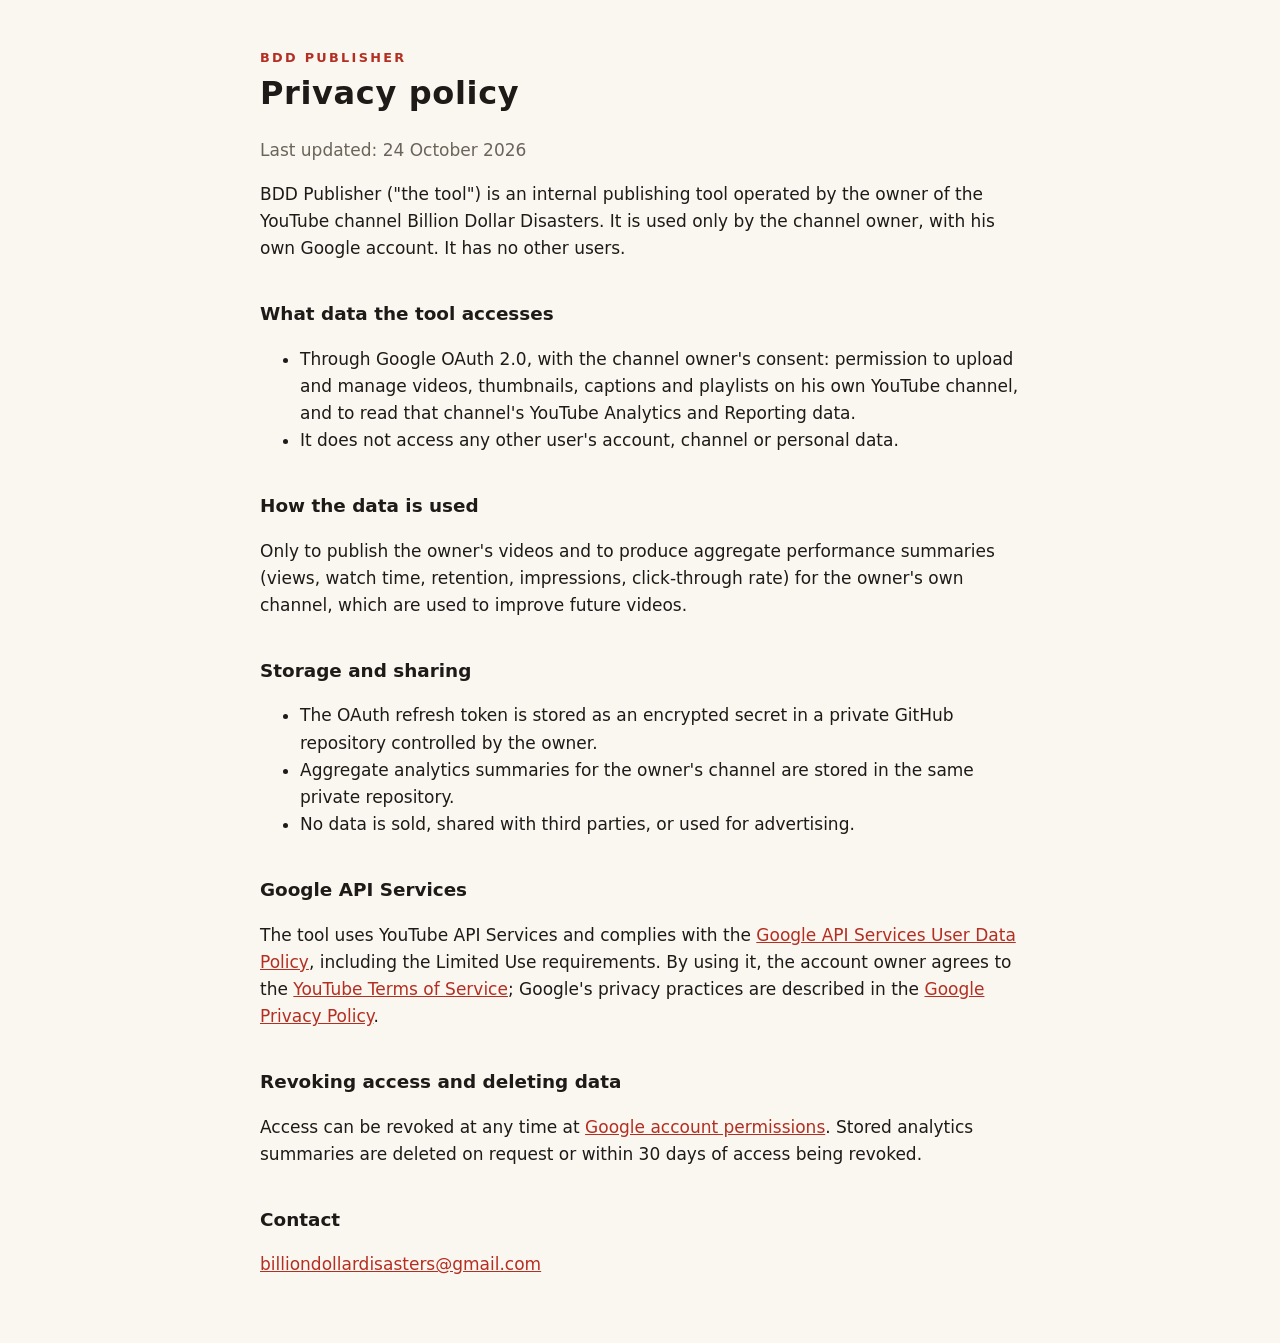
==== privacy.html @ 6afd6100 "Channel site: about, privacy policy, terms (for the YouTube API audit) Co-Authored-By: Claude Opus 5" ====
<!doctype html><html lang="en"><head><meta charset="utf-8"><meta name="viewport" content="width=device-width,initial-scale=1">
<title>Privacy Policy</title><link rel="stylesheet" href="style.css"></head><body><main>
<div class="k">BDD Publisher</div>
<h1>Privacy policy</h1>
<p class="m">Last updated: 24 October 2026</p>
<p>BDD Publisher ("the tool") is an internal publishing tool operated by the owner of the YouTube channel Billion Dollar Disasters. It is used only by the channel owner, with his own Google account. It has no other users.</p>
<h2>What data the tool accesses</h2>
<ul>
<li>Through Google OAuth 2.0, with the channel owner's consent: permission to upload and manage videos, thumbnails, captions and playlists on his own YouTube channel, and to read that channel's YouTube Analytics and Reporting data.</li>
<li>It does not access any other user's account, channel or personal data.</li>
</ul>
<h2>How the data is used</h2>
<p>Only to publish the owner's videos and to produce aggregate performance summaries (views, watch time, retention, impressions, click-through rate) for the owner's own channel, which are used to improve future videos.</p>
<h2>Storage and sharing</h2>
<ul>
<li>The OAuth refresh token is stored as an encrypted secret in a private GitHub repository controlled by the owner.</li>
<li>Aggregate analytics summaries for the owner's channel are stored in the same private repository.</li>
<li>No data is sold, shared with third parties, or used for advertising.</li>
</ul>
<h2>Google API Services</h2>
<p>The tool uses YouTube API Services and complies with the <a href="https://developers.google.com/terms/api-services-user-data-policy">Google API Services User Data Policy</a>, including the Limited Use requirements. By using it, the account owner agrees to the <a href="https://www.youtube.com/t/terms">YouTube Terms of Service</a>; Google's privacy practices are described in the <a href="https://policies.google.com/privacy">Google Privacy Policy</a>.</p>
<h2>Revoking access and deleting data</h2>
<p>Access can be revoked at any time at <a href="https://security.google.com/settings/security/permissions">Google account permissions</a>. Stored analytics summaries are deleted on request or within 30 days of access being revoked.</p>
<h2>Contact</h2>
<p><a href="mailto:billiondollardisasters@gmail.com">billiondollardisasters@gmail.com</a></p>
</main></body></html>
---- style.css ----
:root{--bg:#0f0e0d;--fg:#ede5d3;--muted:#9a9183;--accent:#d23a2c}
@media (prefers-color-scheme: light){:root{--bg:#faf7f1;--fg:#1d1a17;--muted:#6b645a;--accent:#b52e22}}
body{margin:0;background:var(--bg);color:var(--fg);font:17px/1.6 system-ui,-apple-system,Segoe UI,Roboto,sans-serif}
main{max-width:760px;margin:0 auto;padding:48px 16px}
h1{font-size:2rem;margin:0 0 .25em;letter-spacing:.02em}h2{font-size:1.15rem;margin-top:2em}
.k{color:var(--accent);text-transform:uppercase;letter-spacing:.18em;font-size:.8rem;font-weight:600}
a{color:var(--accent)}p,li{color:var(--fg)}small,.m{color:var(--muted)}
footer{margin-top:3em;color:var(--muted);font-size:.9rem}
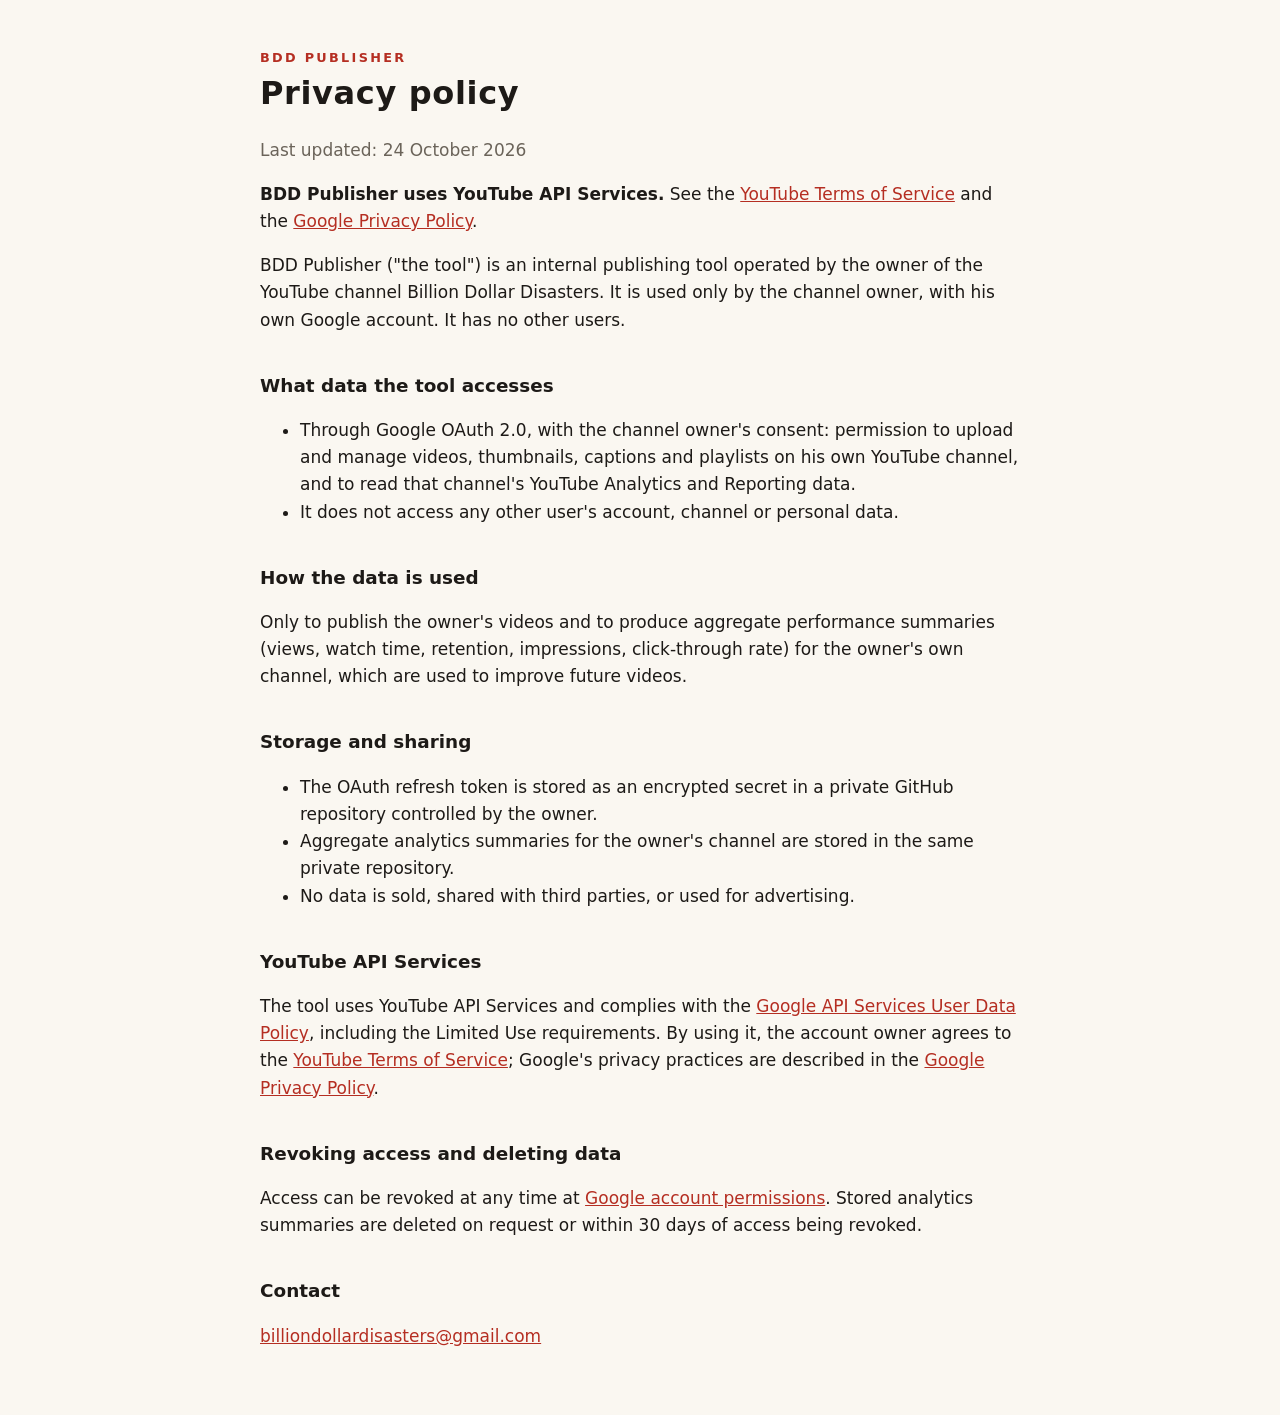
==== commit ae236219: "State YouTube API Services use prominently on home and privacy pages Co-Authored-By: Claude Opus 5.5" ====
--- a/privacy.html
+++ b/privacy.html
@@ -3,6 +3,7 @@
 <div class="k">BDD Publisher</div>
 <h1>Privacy policy</h1>
 <p class="m">Last updated: 24 October 2026</p>
+<p><b>BDD Publisher uses YouTube API Services.</b> See the <a href="https://www.youtube.com/t/terms">YouTube Terms of Service</a> and the <a href="https://policies.google.com/privacy">Google Privacy Policy</a>.</p>
 <p>BDD Publisher ("the tool") is an internal publishing tool operated by the owner of the YouTube channel Billion Dollar Disasters. It is used only by the channel owner, with his own Google account. It has no other users.</p>
 <h2>What data the tool accesses</h2>
 <ul>
@@ -17,7 +18,7 @@
 <li>Aggregate analytics summaries for the owner's channel are stored in the same private repository.</li>
 <li>No data is sold, shared with third parties, or used for advertising.</li>
 </ul>
-<h2>Google API Services</h2>
+<h2>YouTube API Services</h2>
 <p>The tool uses YouTube API Services and complies with the <a href="https://developers.google.com/terms/api-services-user-data-policy">Google API Services User Data Policy</a>, including the Limited Use requirements. By using it, the account owner agrees to the <a href="https://www.youtube.com/t/terms">YouTube Terms of Service</a>; Google's privacy practices are described in the <a href="https://policies.google.com/privacy">Google Privacy Policy</a>.</p>
 <h2>Revoking access and deleting data</h2>
 <p>Access can be revoked at any time at <a href="https://security.google.com/settings/security/permissions">Google account permissions</a>. Stored analytics summaries are deleted on request or within 30 days of access being revoked.</p>
